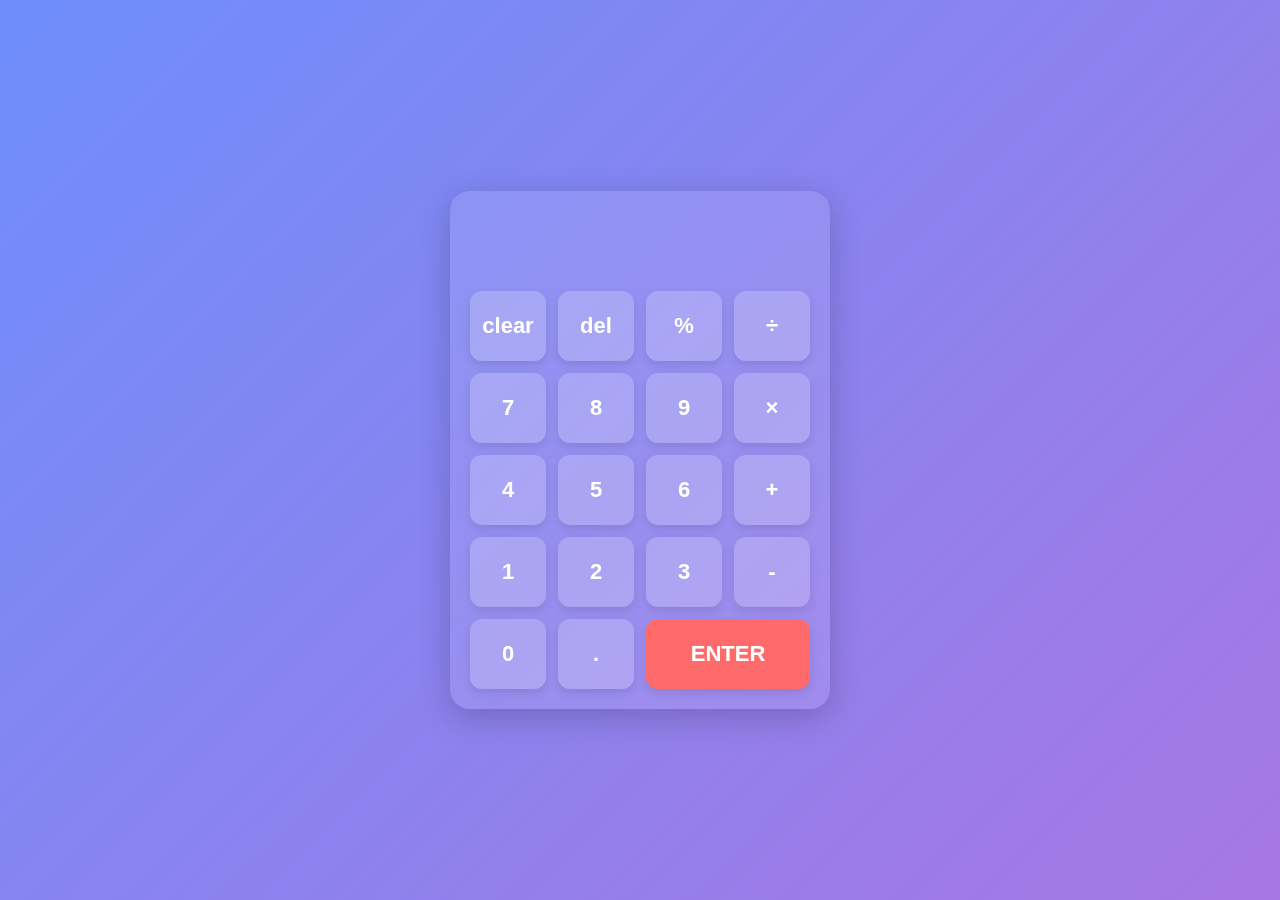
==== calculator/index.html @ 1159daed "add all necessary project for the internship" ====
<html>
<head>
    <title>Modern Calculator</title>
    <link rel="stylesheet" href="style.css">
</head>
<body>
    <div class="calculator">
      <div class="display-container">
        <div id="display"></div> 
    </div>    
        <div class="buttons">
            <button onclick="clearDisplay()">clear</button>
            <button onclick="deleteLast()">del</button>
            <button onclick="appendValue('%')">%</button>
            <button onclick="appendCharacter('/')">÷</button>

            <button onclick="appendCharacter('7')">7</button>
            <button onclick="appendCharacter('8')">8</button>
            <button onclick="appendCharacter('9')">9</button>
            <button onclick="appendCharacter('*')">×</button>

            <button onclick="appendCharacter('4')">4</button>
            <button onclick="appendCharacter('5')">5</button>
            <button onclick="appendCharacter('6')">6</button>
            <button onclick="appendCharacter('+')">+</button>

            <button onclick="appendCharacter('1')">1</button>
            <button onclick="appendCharacter('2')">2</button>
            <button onclick="appendCharacter('3')">3</button>
            <button onclick="appendCharacter('-')">-</button>

            <button onclick="appendCharacter('0')">0</button>
            <button onclick="appendCharacter('.')">.</button>
            <button onclick="calculateResult()" class="enter">ENTER</button>
        </div>
    </div>

    <script src="script.js"></script>
</body>
</html>
---- calculator/style.css ----
/* General Styling */
body {
  display: flex;
  justify-content: center;
  align-items: center;
  height: 100vh;
  background: linear-gradient(135deg, #6e8efb, #a777e3);
  font-family: "Poppins", sans-serif;
  margin: 0;
}

/* Calculator Container */
.calculator {
  background: rgba(255, 255, 255, 0.1);
  padding: 20px;
  border-radius: 20px;
  backdrop-filter: blur(15px);
  box-shadow: 0px 8px 32px rgba(0, 0, 0, 0.2);
  text-align: center;
  width: 340px;
  display: flex;
  flex-direction: column;
  align-items: center;
}

#display {
    text-align: right;
    padding: 15px;
    font-size: 24px;
    font-weight: bold;
    color: white;
    min-height: 50px;
}

.calculation-text {
    font-size: 18px;
    opacity: 0.6;
    position: absolute;
    top: 10px;
    left: 15px;

}

.result-text {
    font-size: 32px;
    font-weight: bold;
    position: absolute;
    top: 30px;
    right: 15px;
}

/* Buttons Grid */
.buttons {
  display: grid;
  grid-template-columns: repeat(4, 1fr);
  gap: 12px;
  width: 100%;
}

/* Button Styling */
button {
  width: 100%;
  height: 70px;
  font-size: 22px;
  font-weight: bold;
  border: none;
  border-radius: 12px;
  background: rgba(255, 255, 255, 0.2);
  color: white;
  cursor: pointer;
  transition: 0.3s ease-in-out;
  box-shadow: 0px 4px 10px rgba(0, 0, 0, 0.1);
}

/* Button Hover */
button:hover {
  background: rgba(255, 255, 255, 0.3);
  transform: scale(1.05);
}

/* Enter Button */
.enter {
  grid-column: span 2;
  background: #ff6b6b;
  color: white;
}

.enter:hover {
  background: #ff3b3b;
}

/* Responsive Fixes */
@media (max-width: 400px) {
  .calculator {
      width: 90%;
  }
}
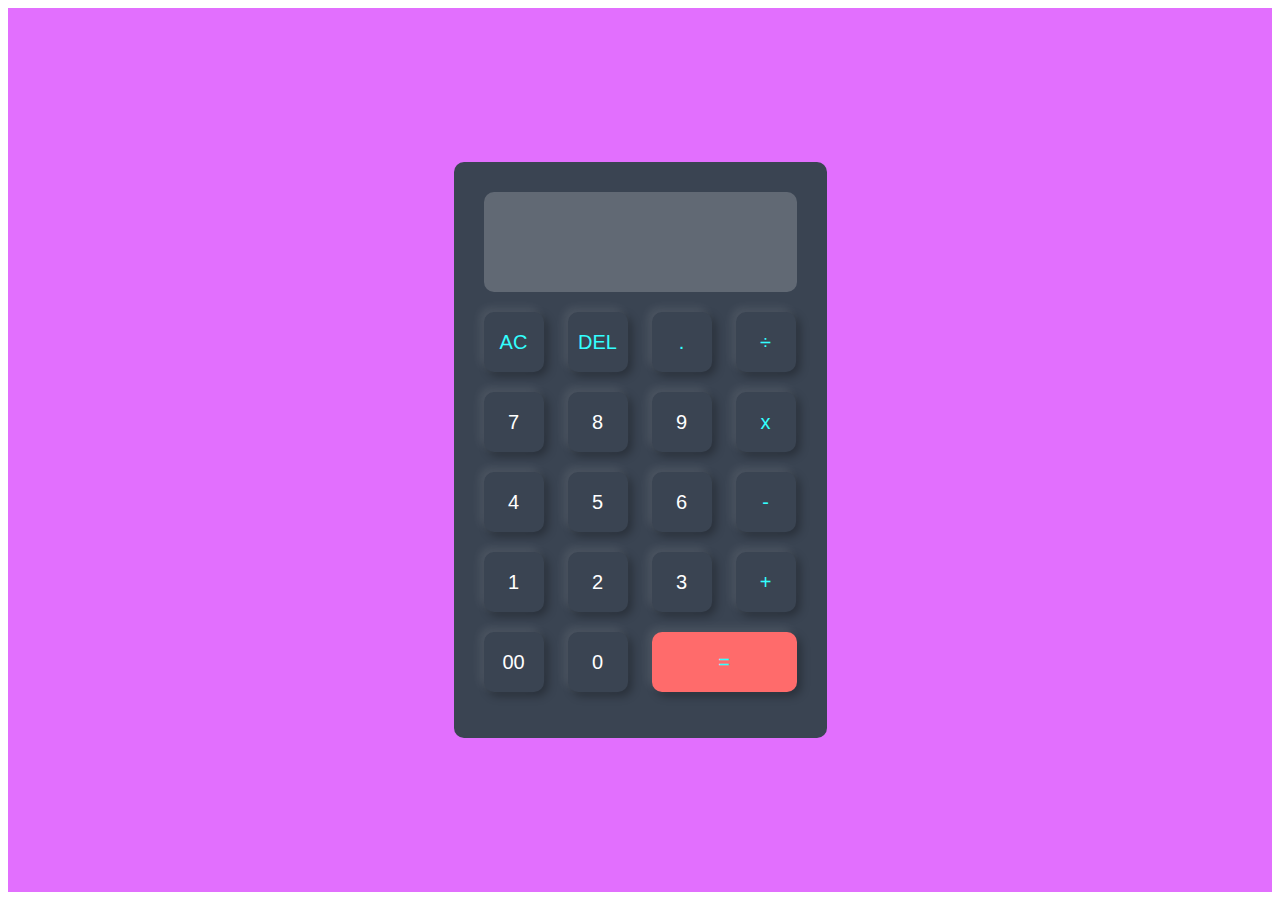
==== commit a1d4f433: ".." ====
--- a/calculator/index.html
+++ b/calculator/index.html
@@ -1,40 +1,47 @@
 <html>
 <head>
-    <title>Modern Calculator</title>
+    <title>Calculator</title>
     <link rel="stylesheet" href="style.css">
 </head>
 <body>
+    
+<div class="container">
     <div class="calculator">
-      <div class="display-container">
-        <div id="display"></div> 
-    </div>    
-        <div class="buttons">
-            <button onclick="clearDisplay()">clear</button>
-            <button onclick="deleteLast()">del</button>
-            <button onclick="appendValue('%')">%</button>
-            <button onclick="appendCharacter('/')">÷</button>
-
-            <button onclick="appendCharacter('7')">7</button>
-            <button onclick="appendCharacter('8')">8</button>
-            <button onclick="appendCharacter('9')">9</button>
-            <button onclick="appendCharacter('*')">×</button>
-
-            <button onclick="appendCharacter('4')">4</button>
-            <button onclick="appendCharacter('5')">5</button>
-            <button onclick="appendCharacter('6')">6</button>
-            <button onclick="appendCharacter('+')">+</button>
-
-            <button onclick="appendCharacter('1')">1</button>
-            <button onclick="appendCharacter('2')">2</button>
-            <button onclick="appendCharacter('3')">3</button>
-            <button onclick="appendCharacter('-')">-</button>
-
-            <button onclick="appendCharacter('0')">0</button>
-            <button onclick="appendCharacter('.')">.</button>
-            <button onclick="calculateResult()" class="enter">ENTER</button>
+    <form>    
+        <div class="display">
+            <input type="text" name="display">
         </div>
+        <div>
+            <input type="button" value="AC" onclick="display.value = ''" class="operator">
+            <input type="button" value="DEL" onclick="display.value = display.value.toString().slice(0,-1)" class="operator">
+            <input type="button" value="." onclick="display.value += '.'" class="operator">
+            <input type="button" value="÷" onclick="display.value += '/'" class="operator">
+        </div>
+        <div>
+            <input type="button" value="7" onclick="display.value += '7'">
+            <input type="button" value="8" onclick="display.value += '8'">
+            <input type="button" value="9" onclick="display.value += '9'">
+            <input type="button" value="x" onclick="display.value += '*'" class="operator">
+        </div>
+        <div>
+            <input type="button" value="4" onclick="display.value += '4'">
+            <input type="button" value="5" onclick="display.value += '5'">
+            <input type="button" value="6" onclick="display.value += '6'">
+            <input type="button" value="-" onclick="display.value += '-'" class="operator">
+        </div>
+        <div>
+            <input type="button" value="1" onclick="display.value += '1'">
+            <input type="button" value="2" onclick="display.value += '2'">
+            <input type="button" value="3" onclick="display.value += '3'">
+            <input type="button" value="+" onclick="display.value += '+'" class="operator">
+        </div>
+        <div>
+            <input type="button" value="00" onclick="display.value += '00'">
+            <input type="button" value="0" onclick="display.value += '0'">
+            <input type="button" value="=" onclick="display.value= eval(display.value)" class="equal operator">
+        </div>
+    </form>
     </div>
-
-    <script src="script.js"></script>
+</div>
 </body>
 </html>
--- a/calculator/style.css
+++ b/calculator/style.css
@@ -1,97 +1,62 @@
-/* General Styling */
-body {
+.container{
+  width: 100%;
+  height: 100%;
+  background: #e26ffe;
   display: flex;
+  align-items: center;
   justify-content: center;
-  align-items: center;
-  height: 100vh;
-  background: linear-gradient(135deg, #6e8efb, #a777e3);
-  font-family: "Poppins", sans-serif;
+}
+.calculator{
+  background: #3a4452;
+  padding: 20px;
+  border-radius: 10px;
+}
+.calculator form input {
+  border: 0;
+  outline: 0;
+  width: 60px;
+  height: 60px;
+  border-radius: 10px;
+  background: transparent;
+  font-size: 20px;
+  color: #fff;
+  margin: 10px;
+
+  box-shadow: -4px -4px 10px rgba(255,255, 255, 0.1), 4px 4px 10px rgba(0, 0, 0, 0.3);
+  cursor: pointer;
+  transition: transform 0.2s ease, background 0.2s ease;
+}
+.calculator form input:hover {
+  transform: scale(1.05);
+  background: rgba(255, 255, 255, 0.15);
+}
+form .display{
+  display: flex;
+  justify-content: flex-end;
   margin: 0;
 }
-
-/* Calculator Container */
-.calculator {
-  background: rgba(255, 255, 255, 0.1);
-  padding: 20px;
-  border-radius: 20px;
-  backdrop-filter: blur(15px);
-  box-shadow: 0px 8px 32px rgba(0, 0, 0, 0.2);
-  text-align: center;
-  width: 340px;
-  display: flex;
-  flex-direction: column;
-  align-items: center;
+form .display input {
+  text-align: right;
+  flex: 1;
+  background: rgba(255, 255, 255, 0.2);
+  font-size: 45px;
+  padding: 10px;
+  padding-top: 50px;
+  padding-bottom: 50px;
+  cursor: none;
+  box-shadow: none;
 }
-
-#display {
-    text-align: right;
-    padding: 15px;
-    font-size: 24px;
-    font-weight: bold;
-    color: white;
-    min-height: 50px;
+form .display input:hover{
+  transform: none;
+  background: rgba(255, 255, 255, 0.2)
+} 
+form input.equal{
+  width: 145px;
+  background-color:  #ff6b6b;
 }
-
-.calculation-text {
-    font-size: 18px;
-    opacity: 0.6;
-    position: absolute;
-    top: 10px;
-    left: 15px;
-
-}
-
-.result-text {
-    font-size: 32px;
-    font-weight: bold;
-    position: absolute;
-    top: 30px;
-    right: 15px;
-}
-
-/* Buttons Grid */
-.buttons {
-  display: grid;
-  grid-template-columns: repeat(4, 1fr);
-  gap: 12px;
-  width: 100%;
-}
-
-/* Button Styling */
-button {
-  width: 100%;
-  height: 70px;
-  font-size: 22px;
-  font-weight: bold;
-  border: none;
-  border-radius: 12px;
-  background: rgba(255, 255, 255, 0.2);
-  color: white;
-  cursor: pointer;
-  transition: 0.3s ease-in-out;
-  box-shadow: 0px 4px 10px rgba(0, 0, 0, 0.1);
-}
-
-/* Button Hover */
-button:hover {
-  background: rgba(255, 255, 255, 0.3);
-  transform: scale(1.05);
-}
-
-/* Enter Button */
-.enter {
-  grid-column: span 2;
-  background: #ff6b6b;
-  color: white;
-}
-
-.enter:hover {
+form input.equal:hover {
   background: #ff3b3b;
 }
-
-/* Responsive Fixes */
-@media (max-width: 400px) {
-  .calculator {
-      width: 90%;
-  }
-}
+form input.operator{
+  color: #3ff;
+}